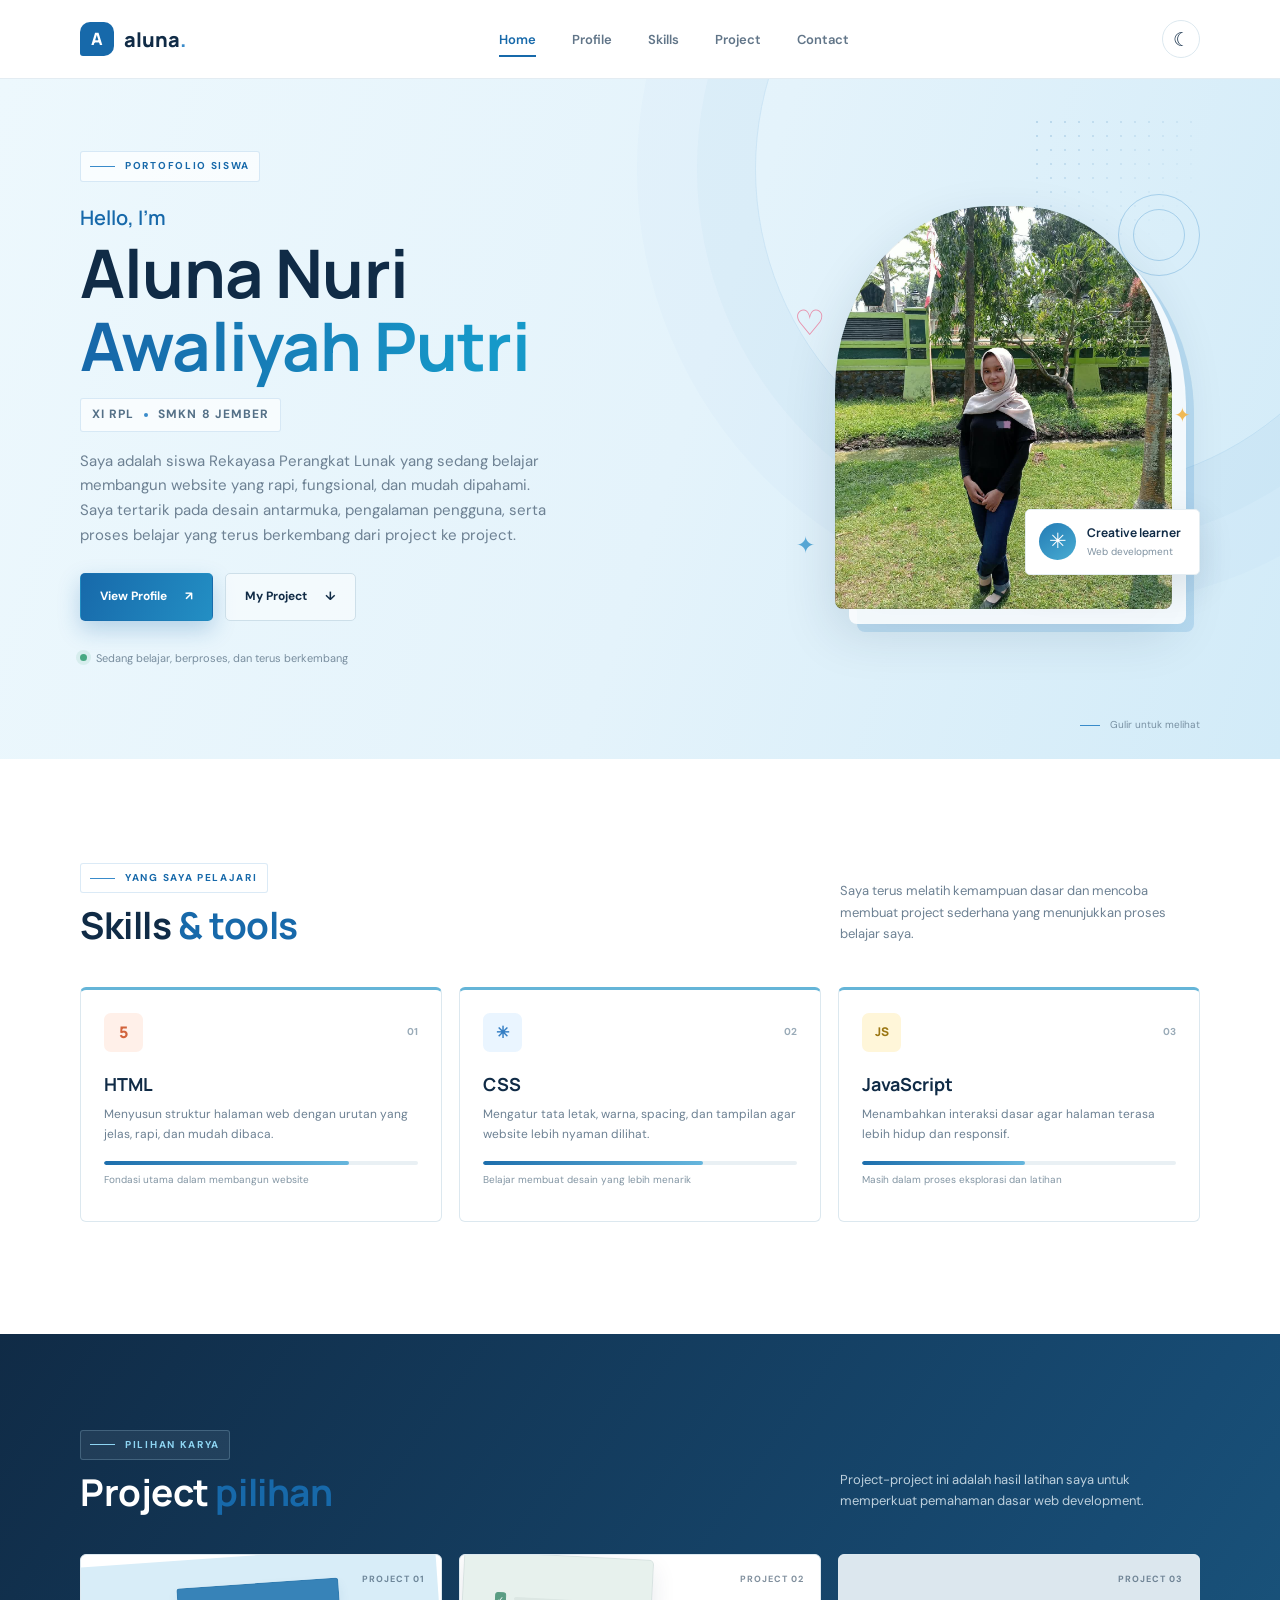
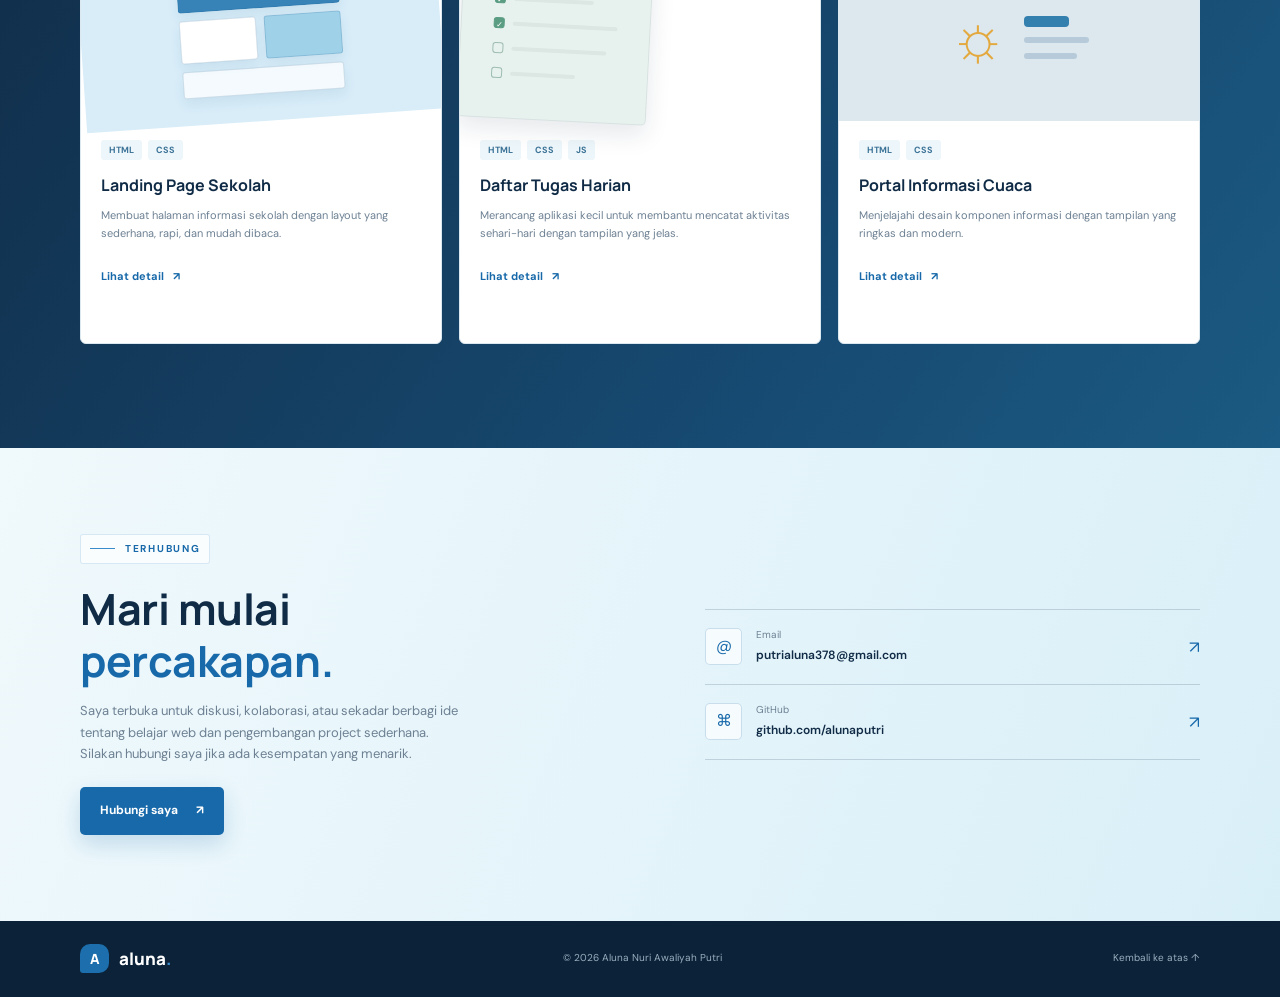
==== index.html @ f423006b "Upload portofolio" ====
<!DOCTYPE html>
<html lang="id">
<head>
  <meta charset="UTF-8">
  <meta name="viewport" content="width=device-width, initial-scale=1.0">
  <meta name="description" content="Portofolio Aluna Nuri Awaliyah Putri, siswa XI RPL SMKN 8 JEMBER.">
  <title>Aluna Nuri Awaliyah Putri | Portfolio</title>
  <link rel="preconnect" href="https://fonts.googleapis.com">
  <link rel="preconnect" href="https://fonts.gstatic.com" crossorigin>
  <link href="https://fonts.googleapis.com/css2?family=DM+Sans:wght@400;500;600;700&family=Manrope:wght@500;600;700;800&display=swap" rel="stylesheet">
  <link rel="stylesheet" href="css/style.css">
  <script src="js/script.js" defer></script>
</head>
<body>
  <header class="site-header">
    <nav class="navbar container" aria-label="Navigasi utama">
      <a class="brand" href="#home" aria-label="Aluna, beranda"><span class="brand-mark">A</span><span>aluna<span class="brand-dot">.</span></span></a>
      <ul class="nav-links" id="primary-menu">
        <li><a class="nav-link active" href="#home">Home</a></li>
        <li><a class="nav-link" href="profile/profile.html">Profile</a></li>
        <li><a class="nav-link" href="#skills">Skills</a></li>
        <li><a class="nav-link" href="#project">Project</a></li>
        <li><a class="nav-link" href="#contact">Contact</a></li>
      </ul>
      <div class="nav-actions">
        <button class="theme-toggle" type="button" aria-label="Aktifkan tema gelap" title="Aktifkan tema gelap"><span aria-hidden="true">☾</span></button>
        <button class="menu-toggle" type="button" aria-label="Buka menu" aria-expanded="false" aria-controls="primary-menu">
          <span></span><span></span><span></span>
        </button>
      </div>
    </nav>
  </header>

  <main>
    <section class="hero section" id="home">
      <div class="hero-wash" aria-hidden="true"></div>
      <div class="container hero-layout">
        <div class="hero-copy reveal">
          <p class="eyebrow"><span class="eyebrow-line"></span> PORTOFOLIO SISWA</p>
          <p class="hello">Hello, I'm</p>
          <h1>Aluna Nuri<br><span>Awaliyah Putri</span></h1>
          <p class="hero-meta">XI RPL <span></span> SMKN 8 JEMBER</p>
          <p class="hero-description">Saya adalah siswa Rekayasa Perangkat Lunak yang sedang belajar membangun website yang rapi, fungsional, dan mudah dipahami. Saya tertarik pada desain antarmuka, pengalaman pengguna, serta proses belajar yang terus berkembang dari project ke project.</p>
          <div class="hero-actions">
            <a class="button button-primary" href="profile/profile.html">View Profile <span aria-hidden="true">↗</span></a>
            <a class="button button-secondary" href="#project">My Project <span aria-hidden="true">↓</span></a>
          </div>
          <div class="hero-note"><span class="status-dot"></span> Sedang belajar, berproses, dan terus berkembang</div>
        </div>
        <div class="hero-visual reveal" aria-label="Foto profil Aluna">
          <div class="photo-frame">
            <!-- Ganti URL foto ini dengan foto profil milikmu. -->
            <img src="aku.jpeg" alt="Foto profil sementara">
          </div>
          <div class="visual-label"><span class="label-icon">✳</span><span><strong>Creative learner</strong><small>Web development</small></span></div>
          <span class="visual-orbit orbit-one" aria-hidden="true"></span>
          <span class="visual-orbit orbit-two" aria-hidden="true"></span>
          <span class="visual-spark" aria-hidden="true">✦</span>
        </div>
      </div>
      <a class="scroll-cue" href="#skills"><span></span> Gulir untuk melihat</a>
    </section>

    <section class="section skills-section" id="skills">
      <div class="container">
        <div class="section-heading reveal">
          <div><p class="eyebrow"><span class="eyebrow-line"></span> YANG SAYA PELAJARI</p><h2>Skills <span>&amp; tools</span></h2></div>
          <p class="heading-note">Saya terus melatih kemampuan dasar dan mencoba membuat project sederhana yang menunjukkan proses belajar saya.</p>
        </div>
        <div class="skills-grid">
          <article class="skill-card reveal"><div class="skill-top"><span class="skill-icon html-icon">5</span><span class="skill-number">01</span></div><h3>HTML</h3><p>Menyusun struktur halaman web dengan urutan yang jelas, rapi, dan mudah dibaca.</p><div class="skill-track"><span style="--skill-level: 78%"></span></div><small>Fondasi utama dalam membangun website</small></article>
          <article class="skill-card reveal"><div class="skill-top"><span class="skill-icon css-icon">✳</span><span class="skill-number">02</span></div><h3>CSS</h3><p>Mengatur tata letak, warna, spacing, dan tampilan agar website lebih nyaman dilihat.</p><div class="skill-track"><span style="--skill-level: 70%"></span></div><small>Belajar membuat desain yang lebih menarik</small></article>
          <article class="skill-card reveal"><div class="skill-top"><span class="skill-icon js-icon">JS</span><span class="skill-number">03</span></div><h3>JavaScript</h3><p>Menambahkan interaksi dasar agar halaman terasa lebih hidup dan responsif.</p><div class="skill-track"><span style="--skill-level: 52%"></span></div><small>Masih dalam proses eksplorasi dan latihan</small></article>
        </div>
      </div>
    </section>

    <section class="section projects-section" id="project">
      <div class="container">
        <div class="section-heading reveal">
          <div><p class="eyebrow"><span class="eyebrow-line"></span> PILIHAN KARYA</p><h2>Project <span>pilihan</span></h2></div>
          <p class="heading-note">Project-project ini adalah hasil latihan saya untuk memperkuat pemahaman dasar web development.</p>
        </div>
        <div class="project-grid">
          <article class="project-card project-blue reveal" id="project-detail-01" data-target="project-detail-01" tabindex="0"><div class="project-art art-layout" aria-hidden="true"><span></span><span></span><span></span><span></span></div><div class="project-info"><div class="project-tags"><span>HTML</span><span>CSS</span></div><h3>Landing Page Sekolah</h3><p>Membuat halaman informasi sekolah dengan layout yang sederhana, rapi, dan mudah dibaca.</p><a href="#" class="project-link project-toggle" aria-expanded="false">Lihat detail <span aria-hidden="true">↗</span></a><div class="project-mini-detail"><span class="detail-tag">Landing Page</span><p>Project ini berfokus pada penyusunan layout informasi sekolah agar lebih terstruktur dan mudah dibaca, serta belajar membagi section dengan rapi.</p></div></div><span class="project-index">PROJECT 01</span></article>
          <article class="project-card project-pale reveal" id="project-detail-02" data-target="project-detail-02" tabindex="0"><div class="project-art art-checklist" aria-hidden="true"><span class="check-row"><i>✓</i><b></b></span><span class="check-row"><i>✓</i><b></b></span><span class="check-row"><i></i><b></b></span><span class="check-row"><i></i><b></b></span></div><div class="project-info"><div class="project-tags"><span>HTML</span><span>CSS</span><span>JS</span></div><h3>Daftar Tugas Harian</h3><p>Merancang aplikasi kecil untuk membantu mencatat aktivitas sehari-hari dengan tampilan yang jelas.</p><a href="#" class="project-link project-toggle" aria-expanded="false">Lihat detail <span aria-hidden="true">↗</span></a><div class="project-mini-detail"><span class="detail-tag">To-do App</span><p>Project ini mengajarkan cara menyusun antarmuka untuk kebutuhan harian dan memperhatikan pengalaman pengguna saat melihat tugas-tugas.</p></div></div><span class="project-index">PROJECT 02</span></article>
          <article class="project-card project-ink reveal" id="project-detail-03" data-target="project-detail-03" tabindex="0"><div class="project-art art-weather" aria-hidden="true"><span class="sun-shape">☼</span><span class="weather-lines"><i></i><i></i><i></i></span></div><div class="project-info"><div class="project-tags"><span>HTML</span><span>CSS</span></div><h3>Portal Informasi Cuaca</h3><p>Menjelajahi desain komponen informasi dengan tampilan yang ringkas dan modern.</p><a href="#" class="project-link project-toggle" aria-expanded="false">Lihat detail <span aria-hidden="true">↗</span></a><div class="project-mini-detail"><span class="detail-tag">Info UI</span><p>Project ini memperkenalkan saya pada desain komponen informasi yang ringkas dan mudah dibaca tanpa membuat pengguna kewalahan.</p></div></div><span class="project-index">PROJECT 03</span></article>
        </div>
      </div>
    </section>

    <section class="section contact-section" id="contact">
      <div class="container contact-layout">
        <div class="contact-copy reveal"><p class="eyebrow"><span class="eyebrow-line"></span> TERHUBUNG</p><h2>Mari mulai<br><span>percakapan.</span></h2><p>Saya terbuka untuk diskusi, kolaborasi, atau sekadar berbagi ide tentang belajar web dan pengembangan project sederhana. Silakan hubungi saya jika ada kesempatan yang menarik.</p><a class="button button-light" href="mailto:putrialuna378@gmail.com">Hubungi saya <span aria-hidden="true">↗</span></a></div>
        <div class="contact-details reveal">
          <a class="contact-row" href="mailto:putrialuna378@gmail.com"><span class="contact-symbol">@</span><span><small>Email</small><strong>putrialuna378@gmail.com</strong></span><span class="contact-arrow">↗</span></a>
          <a class="contact-row" href="https://github.com/alunaputri" target="_blank" rel="noreferrer"><span class="contact-symbol">⌘</span><span><small>GitHub</small><strong>github.com/alunaputri</strong></span><span class="contact-arrow">↗</span></a>
        </div>
      </div>
    </section>
  </main>

  <footer class="site-footer"><div class="container footer-inner"><a class="brand footer-brand" href="#home"><span class="brand-mark">A</span><span>aluna<span class="brand-dot">.</span></span></a><p>© 2026 Aluna Nuri Awaliyah Putri</p><a class="back-top" href="#home">Kembali ke atas ↑</a></div></footer>
</body>
</html>
---- css/style.css ----
/* Base */
:root {
  --navy: #102b46;
  --blue: #1769aa;
  --blue-bright: #398bca;
  --sky: #d9effa;
  --ice: #f2f8fb;
  --ink: #152d43;
  --muted: #6d8193;
  --line: #dce8ef;
  --white: #fff;
  --font-body: "DM Sans", sans-serif;
  --font-display: "Manrope", sans-serif;
}

:root[data-theme="dark"] {
  --navy: #eaf4fb;
  --blue: #78bfee;
  --blue-bright: #76d0ed;
  --sky: #183248;
  --ice: #162b3b;
  --ink: #e4eef6;
  --muted: #aec1d0;
  --line: #2a4357;
  --white: #142535;
  color-scheme: dark;
}

* { box-sizing: border-box; }
html { scroll-behavior: smooth; scroll-padding-top: 88px; }
body { margin: 0; color: var(--ink); background: var(--white); font-family: var(--font-body); font-size: 16px; line-height: 1.65; transition: color .25s ease, background-color .25s ease; }
a { color: inherit; text-decoration: none; }
button, a { -webkit-tap-highlight-color: transparent; }
img { display: block; max-width: 100%; }
.container { width: min(1120px, calc(100% - 48px)); margin-inline: auto; }
.section { position: relative; padding: 104px 0; }

/* Navigation */
.site-header { position: sticky; z-index: 10; top: 0; background: rgba(255, 255, 255, .94); border-bottom: 1px solid rgba(220, 232, 239, .8); backdrop-filter: blur(16px); }
.navbar { min-height: 78px; display: flex; align-items: center; justify-content: space-between; }
.brand { display: inline-flex; gap: 10px; align-items: center; color: var(--navy); font-family: var(--font-display); font-size: 20px; font-weight: 800; }
.brand-mark { display: grid; width: 34px; height: 34px; place-items: center; color: white; background: var(--blue); border-radius: 10px 10px 10px 3px; font-size: 17px; }
.brand-dot { color: var(--blue-bright); }
.nav-links { display: flex; align-items: center; gap: 36px; margin: 0; padding: 0; list-style: none; }
.nav-actions { display: flex; align-items: center; gap: 9px; }
.nav-link { position: relative; color: #617588; font-size: 13px; font-weight: 600; transition: color .2s ease; }
.nav-link:hover, .nav-link.active { color: var(--blue); }
.nav-link.active::after { position: absolute; right: 0; bottom: -9px; left: 0; height: 2px; background: var(--blue); content: ""; }
.menu-toggle { display: none; }
.theme-toggle { width: 38px; height: 38px; display: grid; place-items: center; padding: 0; color: var(--navy); background: rgba(255,255,255,.64); border: 1px solid var(--line); border-radius: 50%; font-size: 19px; line-height: 1; cursor: pointer; transition: transform .2s ease, background .2s ease, border-color .2s ease; }
.theme-toggle:hover { transform: rotate(-12deg) scale(1.06); background: var(--ice); }
.theme-toggle:focus-visible { outline: 3px solid var(--blue-bright); outline-offset: 3px; }

/* Hero */
.hero { min-height: 630px; display: grid; align-items: center; overflow: hidden; padding-top: 72px; padding-bottom: 92px; background: linear-gradient(108deg, #edf8fd 0%, #e4f3fb 53%, #d2ebf8 100%); }
.hero::before { position: absolute; top: 36px; right: max(24px, calc((100vw - 1120px) / 2)); width: 170px; height: 145px; background-image: radial-gradient(rgba(23, 105, 170, .35) 1.2px, transparent 1.2px); background-size: 14px 14px; content: ""; mask-image: linear-gradient(135deg, #000, transparent 82%); opacity: .55; pointer-events: none; }
.hero-wash { position: absolute; top: -230px; right: -115px; width: 640px; height: 640px; border: 1px solid rgba(57, 139, 202, .14); border-radius: 50%; box-shadow: 0 0 0 58px rgba(57, 139, 202, .035), 0 0 0 118px rgba(57, 139, 202, .025); }
.hero-layout { position: relative; z-index: 1; display: grid; grid-template-columns: 1.08fr .92fr; align-items: center; gap: 50px; }
.eyebrow { display: flex; width: fit-content; align-items: center; gap: 10px; margin: 0 0 19px; padding: 6px 9px; color: var(--blue); background: rgba(255, 255, 255, .68); border: 1px solid rgba(57, 139, 202, .18); border-radius: 3px; font-size: 10px; font-weight: 700; letter-spacing: 1.7px; }
.eyebrow-line { width: 25px; height: 1px; background: var(--blue-bright); }
.hello { margin: 0 0 2px; color: var(--blue); font-family: var(--font-display); font-size: 20px; font-weight: 600; }
h1, h2, h3, p { margin-top: 0; }
h1, h2, h3 { font-family: var(--font-display); }
h1 { max-width: 650px; margin-bottom: 15px; color: var(--navy); font-size: clamp(42px, 5.5vw, 67px); line-height: 1.1; letter-spacing: -.8px; }
h1 span, .section-heading h2 span { color: var(--blue); }
h1 span { background: linear-gradient(100deg, #1769aa 8%, #1699c9 88%); background-clip: text; -webkit-text-fill-color: transparent; }
.hero-meta { display: flex; align-items: center; gap: 10px; margin: 0 0 17px; color: #547087; font-size: 12px; font-weight: 700; letter-spacing: 1.05px; }
.hero-meta { width: fit-content; padding: 6px 11px; background: rgba(255, 255, 255, .64); border: 1px solid rgba(57, 139, 202, .17); border-radius: 3px; }
.hero-meta span { width: 4px; height: 4px; background: var(--blue-bright); border-radius: 50%; }
.hero-description { max-width: 470px; margin-bottom: 25px; color: var(--muted); font-size: 15px; }
.hero-actions { display: flex; flex-wrap: wrap; gap: 12px; }
.button { min-height: 48px; display: inline-flex; align-items: center; justify-content: center; gap: 18px; padding: 0 19px; border: 1px solid transparent; border-radius: 5px; font-size: 12px; font-weight: 700; transition: transform .2s ease, background .2s ease, box-shadow .2s ease; }
.button:hover { transform: translateY(-2px); }
.button-primary { color: white; background: linear-gradient(115deg, #1769aa, #238fc4); box-shadow: 0 9px 22px rgba(23, 105, 170, .25); }
.button-primary:hover { background: linear-gradient(115deg, #102b46, #1769aa); box-shadow: 0 12px 26px rgba(16, 43, 70, .28); }
.button-secondary { color: var(--navy); background: rgba(255,255,255,.5); border-color: #cddfe9; }
.button-secondary:hover { background: white; }
.hero-note { display: flex; align-items: center; gap: 9px; margin-top: 28px; color: #788d9e; font-size: 11px; }
.status-dot { width: 7px; height: 7px; background: #48a982; border-radius: 50%; box-shadow: 0 0 0 4px rgba(72, 169, 130, .12); animation: status-pulse 2.4s ease-out infinite; }
.hero-visual { position: relative; width: min(100%, 410px); height: 430px; justify-self: end; }
.hero-visual::before, .hero-visual::after { position: absolute; z-index: 3; pointer-events: none; }
.hero-visual::before { top: 112px; left: 4px; color: #e88da9; content: "♡"; font-size: 35px; line-height: 1; animation: charm-float 3.8s ease-in-out infinite; }
.hero-visual::after { top: 205px; right: 9px; color: #f0b955; content: "✦"; font-size: 20px; animation: charm-twinkle 2.6s ease-in-out .4s infinite; }
.hero-visual.reveal.is-visible .photo-frame { animation: photo-pop .75s cubic-bezier(.2, .8, .25, 1) both; }
.photo-frame { position: absolute; z-index: 1; top: 12px; right: 28px; bottom: 15px; left: 45px; overflow: hidden; border-radius: 46% 46% 8px 8px; background: #b6d9ed; box-shadow: 14px 15px 0 rgba(255, 255, 255, .84), 22px 23px 0 rgba(57, 139, 202, .2), 0 22px 54px rgba(16, 43, 70, .14); }
.photo-frame::after { position: absolute; inset: 0; border: 1px solid rgba(16, 43, 70, .08); border-radius: inherit; content: ""; }
.photo-frame img { width: 100%; height: 100%; object-fit: cover; object-position: 50% 35%; }
.visual-label { position: absolute; z-index: 2; right: 0; bottom: 49px; display: flex; align-items: center; gap: 11px; padding: 13px 18px 13px 13px; background: white; border: 1px solid #e4edf2; border-radius: 5px; box-shadow: 0 12px 35px rgba(24, 58, 83, .12); animation: label-float 4s ease-in-out 1s infinite; }
.label-icon { display: grid; width: 37px; height: 37px; place-items: center; color: white; background: linear-gradient(145deg, #247cb5, #48acd2); border-radius: 50%; font-size: 21px; }
.visual-label:hover .label-icon { animation: icon-twinkle .6s ease-in-out; }
.visual-label strong, .visual-label small { display: block; }
.visual-label strong { color: var(--navy); font-family: var(--font-display); font-size: 12px; }
.visual-label small { margin-top: 2px; color: #7e91a0; font-size: 10px; }
.visual-orbit { position: absolute; border: 1px solid rgba(57, 139, 202, .32); border-radius: 50%; }
.orbit-one { top: 0; right: 0; width: 82px; height: 82px; animation: orbit-breathe 5s ease-in-out infinite; }
.orbit-two { top: 15px; right: 15px; width: 52px; height: 52px; animation: orbit-breathe 5s ease-in-out 1.1s infinite reverse; }
.visual-spark { position: absolute; bottom: 59px; left: 6px; color: #58a9d7; font-size: 23px; animation: sparkle-dance 2.8s ease-in-out infinite; transform-origin: center; }
.scroll-cue { position: absolute; right: max(24px, calc((100vw - 1120px) / 2)); bottom: 25px; display: flex; align-items: center; gap: 10px; color: #7890a2; font-size: 10px; }
.scroll-cue span { width: 20px; height: 1px; background: var(--blue-bright); }

/* Skills and projects */
.skills-section { padding-bottom: 112px; }
.section-heading { display: flex; align-items: end; justify-content: space-between; gap: 35px; margin-bottom: 39px; }
.section-heading .eyebrow { margin-bottom: 10px; }
.section-heading h2, .contact-copy h2 { margin: 0; color: var(--navy); font-size: 37px; line-height: 1.2; letter-spacing: -.45px; }
.heading-note { max-width: 360px; margin: 0 0 3px; color: var(--muted); font-size: 13px; }
.skills-grid { display: grid; grid-template-columns: repeat(3, 1fr); gap: 17px; }
.skill-card { min-height: 235px; padding: 23px 23px 20px; border: 1px solid var(--line); border-top: 3px solid #65b5d8; border-radius: 6px; background: white; transition: transform .22s ease, box-shadow .22s ease, border-color .22s ease; }
.skill-card:hover { transform: translateY(-5px); border-color: #b9d8e9; box-shadow: 0 15px 35px rgba(25, 69, 101, .09); }
.skill-card:hover .skill-icon { animation: icon-twinkle .55s ease-in-out; }
.skill-top { display: flex; align-items: center; justify-content: space-between; margin-bottom: 18px; }
.skill-icon { display: grid; width: 39px; height: 39px; place-items: center; border-radius: 7px; font-family: var(--font-display); font-size: 16px; font-weight: 800; }
.html-icon { color: #d2633c; background: #fff0e9; }
.css-icon { color: #347ec4; background: #eaf5ff; }
.js-icon { color: #9b7612; background: #fff6d9; font-size: 12px; }
.skill-number { color: #9aabb8; font-size: 10px; font-weight: 700; }
.skill-card h3 { margin: 0 0 6px; color: var(--navy); font-size: 18px; }
.skill-card p { min-height: 43px; margin-bottom: 13px; color: var(--muted); font-size: 12px; }
.skill-track { height: 4px; overflow: hidden; background: #e9f0f4; border-radius: 4px; }
.skill-track span { display: block; width: var(--skill-level); height: 100%; background: linear-gradient(90deg, #1d6eac, #66b6dd); border-radius: inherit; }
.skill-card > small { display: block; margin-top: 7px; color: #8295a3; font-size: 10px; }
.projects-section { padding-top: 96px; background: linear-gradient(125deg, #102b46, #174b73 70%, #1b5a82); }
.projects-section .eyebrow { color: #8ed5f3; background: rgba(255, 255, 255, .07); border-color: rgba(184, 229, 248, .22); }
.projects-section .eyebrow-line { background: #8ed5f3; }
.projects-section .section-heading h2 { color: white; }
.projects-section .heading-note { color: #bdd0dd; }
.project-grid { display: grid; grid-template-columns: repeat(3, 1fr); gap: 17px; }
.project-card { position: relative; min-height: 390px; overflow: hidden; border: 1px solid #dce8ef; border-radius: 6px; background: white; transition: transform .22s ease, box-shadow .22s ease; cursor: pointer; }
.project-card:hover, .project-card:focus-visible { transform: translateY(-5px); box-shadow: 0 15px 35px rgba(25, 69, 101, .11); outline: none; }
.project-card:hover .art-layout { transform: rotate(-1deg) translateY(-3px); transition: transform .35s ease; }
.project-card:hover .sun-shape { animation: sunny-spin .8s ease-in-out; }
.project-card:hover .check-row:first-child i { animation: check-bounce .45s ease-in-out; }
.project-art { position: relative; height: 166px; display: grid; place-content: center; overflow: hidden; }
.project-mini-detail { display: none; margin-top: 14px; padding: 12px 13px; border: 1px solid rgba(16, 43, 70, .08); border-radius: 5px; background: #f6fafc; }
.project-card.is-expanded .project-mini-detail { display: block; }
.project-card.is-expanded { min-height: 490px; }
.detail-tag { display: inline-block; margin-bottom: 7px; padding: 5px 9px; color: #1d6eac; background: #edf6fa; border-radius: 999px; font-size: 9px; font-weight: 700; letter-spacing: .8px; text-transform: uppercase; }
.project-mini-detail p { margin: 0; color: #4f677a; font-size: 11px; line-height: 1.55; }
.project-link[aria-expanded="true"] span { transform: rotate(90deg); }
.project-blue .project-art { background: #d8edf8; }
.project-pale .project-art { background: #e7f1ed; }
.project-ink .project-art { background: #dce7ee; }
.art-layout { grid-template-columns: repeat(2, 77px); gap: 8px; transform: rotate(-4deg); }
.art-layout span { width: 77px; height: 43px; border: 1px solid rgba(22, 88, 137, .18); border-radius: 3px; background: rgba(255,255,255,.72); box-shadow: 0 6px 12px rgba(26, 91, 137, .08); }
.art-layout span:first-child { grid-column: span 2; width: 162px; height: 25px; background: #3783b8; }
.art-layout span:nth-child(2) { background: #fff; }
.art-layout span:nth-child(3) { background: #9fd1e9; }
.art-layout span:nth-child(4) { height: 27px; grid-column: span 2; width: 162px; }
.art-checklist { width: 190px; justify-self: center; align-content: center; gap: 7px; padding: 13px; background: #fff; border: 1px solid rgba(16,43,70,.07); border-radius: 5px; box-shadow: 0 10px 25px rgba(16,43,70,.1); transform: rotate(3deg); }
.check-row { display: flex; align-items: center; gap: 8px; height: 18px; }
.check-row i { width: 11px; height: 11px; display: grid; place-items: center; color: white; border: 1px solid #9ebdb1; border-radius: 3px; font-size: 8px; font-style: normal; }
.check-row:first-child i, .check-row:nth-child(2) i { border-color: #5a9d83; background: #5a9d83; }
.check-row b { width: 80px; height: 4px; background: #dce7e3; border-radius: 3px; }
.check-row:nth-child(2) b { width: 105px; }
.check-row:nth-child(3) b { width: 95px; }
.check-row:nth-child(4) b { width: 65px; }
.art-weather { grid-template-columns: auto auto; align-items: center; gap: 17px; }
.sun-shape { color: #e3a93e; font-size: 64px; line-height: 1; }
.weather-lines { display: grid; gap: 10px; }
.weather-lines i { width: 65px; height: 6px; background: rgba(45, 103, 143, .22); border-radius: 4px; }
.weather-lines i:first-child { width: 45px; height: 11px; background: #337fae; }
.weather-lines i:last-child { width: 53px; }
.project-info { padding: 19px 20px 22px; }
.project-tags { display: flex; gap: 6px; margin-bottom: 12px; }
.project-tags span { padding: 3px 8px; color: #3c7398; background: #edf6fa; border-radius: 3px; font-size: 9px; font-weight: 700; }
.project-info h3 { margin: 0 0 7px; color: var(--navy); font-size: 16px; }
.project-info p { min-height: 42px; margin-bottom: 14px; color: var(--muted); font-size: 11px; }
.project-link { display: inline-flex; align-items: center; gap: 9px; color: var(--blue); font-size: 11px; font-weight: 700; }
.project-link span { transition: transform .2s ease; }
.project-link:hover span { transform: translate(2px, -2px); }
.project-index { position: absolute; top: 17px; right: 16px; color: rgba(16,43,70,.53); font-size: 9px; font-weight: 700; letter-spacing: 1px; }

/* Contact and footer */
.contact-section { padding: 86px 0; color: var(--navy); background: linear-gradient(112deg, #f0f9fc, #d9eff8); }
.contact-layout { display: grid; grid-template-columns: 1fr .9fr; align-items: center; gap: 75px; }
.contact-copy .eyebrow { color: var(--blue); }
.contact-copy .eyebrow-line { background: var(--blue-bright); }
.contact-copy h2 { margin-bottom: 14px; color: var(--navy); font-size: 43px; }
.contact-copy h2 span { color: var(--blue); }
.contact-copy > p:not(.eyebrow) { max-width: 390px; margin-bottom: 22px; color: var(--muted); font-size: 13px; }
.button-light { color: white; background: var(--blue); box-shadow: 0 9px 22px rgba(23, 105, 170, .2); }
.button-light:hover { color: white; background: var(--navy); }
.contact-details { border-top: 1px solid rgba(16,43,70,.17); }
.contact-row { display: flex; align-items: center; gap: 14px; min-height: 75px; border-bottom: 1px solid rgba(16,43,70,.17); transition: padding .2s ease; }
.contact-row:hover { padding-inline: 5px; }
.contact-row:hover .contact-symbol { transform: rotate(-8deg) scale(1.08); }
.contact-symbol { width: 37px; height: 37px; display: grid; flex: 0 0 auto; place-items: center; color: var(--blue); background: rgba(255,255,255,.66); border: 1px solid rgba(23,105,170,.2); border-radius: 5px; font-size: 16px; }
.contact-row > span:nth-child(2) { flex: 1; }
.contact-row small, .contact-row strong { display: block; }
.contact-row small { margin-bottom: 2px; color: #6d8193; font-size: 10px; }
.contact-row strong { color: var(--navy); font-size: 12px; font-weight: 600; }
.contact-arrow { color: var(--blue); font-size: 17px; }
.site-footer { background: #0c2238; }
.footer-inner { min-height: 76px; display: flex; align-items: center; justify-content: space-between; gap: 20px; }
.footer-brand { color: white; font-size: 17px; }
.footer-brand .brand-mark { width: 29px; height: 29px; background: #1d6eac; font-size: 14px; }
.footer-inner p, .back-top { margin: 0; color: #9aafbf; font-size: 10px; }
.back-top:hover { color: white; }

/* Profile page */
.profile-page { min-height: calc(100vh - 154px); padding: 68px 0 88px; background: linear-gradient(135deg, #f3f9fc, #e6f3fa); }
.profile-back { display: inline-flex; align-items: center; gap: 9px; margin-bottom: 26px; color: var(--blue); font-size: 12px; font-weight: 700; }
.profile-back:hover { color: var(--navy); }
.profile-card { display: grid; grid-template-columns: .76fr 1.24fr; overflow: hidden; border: 1px solid #dce8ef; border-radius: 7px; background: white; box-shadow: 0 20px 55px rgba(25, 69, 101, .09); }
.profile-photo { position: relative; min-height: 550px; overflow: hidden; background: #c7e3f2; }
.profile-photo img { width: 100%; height: 100%; min-height: 550px; object-fit: cover; object-position: center; }
.profile-photo::after { position: absolute; inset: 45% 0 0; background: linear-gradient(transparent, rgba(16,43,70,.76)); content: ""; }
.profile-photo-label { position: absolute; z-index: 1; right: 24px; bottom: 24px; left: 24px; color: white; }
.profile-photo-label span { color: #b9e5f8; font-size: 10px; font-weight: 700; letter-spacing: 1.6px; }
.profile-photo-label strong { display: block; margin-top: 5px; font-family: var(--font-display); font-size: 20px; }
.profile-content { padding: 47px 48px; }
.profile-content h1 { margin-bottom: 13px; font-size: clamp(32px, 4vw, 44px); }
.profile-content > p { color: var(--muted); font-size: 13px; }
.profile-facts { display: grid; grid-template-columns: 1fr 1fr; gap: 0 24px; margin: 25px 0; padding: 15px 0; border-top: 1px solid var(--line); border-bottom: 1px solid var(--line); }
.profile-fact { padding: 10px 0; }
.profile-fact small { display: block; margin-bottom: 3px; color: #8598a6; font-size: 10px; }
.profile-fact strong { color: var(--navy); font-size: 12px; }
.profile-content h2 { margin: 21px 0 8px; color: var(--navy); font-size: 16px; }
.profile-content .about-text { margin-bottom: 15px; }
.profile-pills { display: flex; flex-wrap: wrap; gap: 7px; margin-bottom: 17px; }
.profile-pills span { padding: 6px 10px; color: #286b96; background: #edf7fb; border: 1px solid #d8ebf4; border-radius: 4px; font-size: 10px; font-weight: 600; }
.profile-button { margin-top: 15px; }

/* Dark theme */
:root[data-theme="dark"] body { background: #0c1823; }
:root[data-theme="dark"] .site-header { background: rgba(12, 24, 35, .94); border-color: #24394b; }
:root[data-theme="dark"] .nav-link { color: #b2c4d1; }
:root[data-theme="dark"] .nav-link:hover, :root[data-theme="dark"] .nav-link.active { color: #8bd3f0; }
:root[data-theme="dark"] .hero { background: linear-gradient(108deg, #152b3c 0%, #112536 53%, #0e202e 100%); }
:root[data-theme="dark"] .hero::before { background-image: radial-gradient(rgba(118, 208, 237, .35) 1.2px, transparent 1.2px); }
:root[data-theme="dark"] .hero-wash { border-color: rgba(118, 208, 237, .16); box-shadow: 0 0 0 58px rgba(118, 208, 237, .035), 0 0 0 118px rgba(118, 208, 237, .025); }
:root[data-theme="dark"] .eyebrow { background: rgba(255, 255, 255, .06); border-color: rgba(118, 208, 237, .2); }
:root[data-theme="dark"] .hero-meta { color: #c1d3df; background: rgba(255, 255, 255, .05); border-color: rgba(118, 208, 237, .18); }
:root[data-theme="dark"] .hero-note { color: #a9bfce; }
:root[data-theme="dark"] .button-secondary { color: var(--navy); background: rgba(255, 255, 255, .04); border-color: #3a566c; }
:root[data-theme="dark"] .button-secondary:hover { background: rgba(255, 255, 255, .1); }
:root[data-theme="dark"] .visual-label { background: #1c3345; border-color: #385367; }
:root[data-theme="dark"] .visual-label small { color: #b0c3d1; }
:root[data-theme="dark"] .skills-section { background: #0f1e2b; }
:root[data-theme="dark"] .skill-card, :root[data-theme="dark"] .project-card, :root[data-theme="dark"] .profile-card { background: var(--white); border-color: #2c4559; }
:root[data-theme="dark"] .skill-number, :root[data-theme="dark"] .skill-card > small { color: #afc2d0; }
:root[data-theme="dark"] .skill-track { background: #2b4153; }
:root[data-theme="dark"] .projects-section { background: linear-gradient(125deg, #09141e, #10283a 70%, #13324a); }
:root[data-theme="dark"] .project-tags span { color: #b8ddf3; background: #20394c; }
:root[data-theme="dark"] .project-index { color: rgba(16, 43, 70, .66); }
:root[data-theme="dark"] .contact-section { background: linear-gradient(112deg, #142a3a, #102334); }
:root[data-theme="dark"] .contact-copy .eyebrow { background: rgba(255, 255, 255, .06); }
:root[data-theme="dark"] .contact-details { border-color: rgba(255, 255, 255, .17); }
:root[data-theme="dark"] .contact-row { border-color: rgba(255, 255, 255, .17); }
:root[data-theme="dark"] .contact-row small { color: #aec1d0; }
:root[data-theme="dark"] .contact-symbol { color: #a8dcf5; background: rgba(255, 255, 255, .06); border-color: rgba(168, 220, 245, .24); }
:root[data-theme="dark"] .site-footer { background: #07111a; }
:root[data-theme="dark"] .profile-page { background: linear-gradient(135deg, #0f202e, #142b3d); }
:root[data-theme="dark"] .profile-fact small { color: #aec1d0; }
:root[data-theme="dark"] .profile-pills span { color: #b8ddf3; background: #20394c; border-color: #34556d; }
:root[data-theme="dark"] .theme-toggle { color: #f4d98a; background: #1c3345; border-color: #385367; }

/* Entry animation and small screens */
.reveal { opacity: 0; transform: translateY(16px); transition: opacity .65s ease, transform .65s ease; }
.reveal.is-visible { opacity: 1; transform: translateY(0); }
.skills-grid .reveal:nth-child(2), .project-grid .reveal:nth-child(2) { transition-delay: .1s; }
.skills-grid .reveal:nth-child(3), .project-grid .reveal:nth-child(3) { transition-delay: .2s; }
.cursor-follower { position: fixed; z-index: 20; top: 0; left: 0; width: 30px; height: 30px; border: 1.5px solid rgba(23, 105, 170, .72); border-radius: 50%; background: rgba(217, 239, 250, .2); opacity: 0; pointer-events: none; transition: left .11s ease-out, top .11s ease-out, opacity .18s ease, scale .18s ease, background .18s ease; }
.cursor-follower::before { position: absolute; top: 50%; left: 50%; width: 4px; height: 4px; border-radius: 50%; background: var(--blue); content: ""; transform: translate(-50%, -50%); }
.cursor-follower::after { position: absolute; top: -7px; right: -7px; color: #398bca; content: "✦"; font-size: 12px; line-height: 1; }
.cursor-follower.is-visible { opacity: 1; }
.cursor-follower.is-pressed { scale: .72; background: rgba(57, 139, 202, .2); }

@media (hover: hover) and (pointer: fine) and (prefers-reduced-motion: no-preference) {
  .hero-visual { translate: var(--visual-shift-x, 0px) var(--visual-shift-y, 0px); transition: translate .2s ease-out; }
  .hero-wash { translate: var(--wash-shift-x, 0px) var(--wash-shift-y, 0px); transition: translate .35s ease-out; }
}

@keyframes photo-pop {
  from { opacity: .6; transform: translateY(12px) scale(.97); }
  to { opacity: 1; transform: translateY(0) scale(1); }
}
@keyframes label-float {
  0%, 100% { transform: translateY(0); }
  50% { transform: translateY(-7px); }
}
@keyframes orbit-breathe {
  0%, 100% { transform: scale(1); opacity: .6; }
  50% { transform: scale(1.09); opacity: 1; }
}
@keyframes sparkle-dance {
  0%, 100% { transform: translateY(0) rotate(0) scale(.9); opacity: .72; }
  50% { transform: translateY(-8px) rotate(18deg) scale(1.15); opacity: 1; }
}
@keyframes status-pulse {
  0% { box-shadow: 0 0 0 0 rgba(72, 169, 130, .28); }
  70%, 100% { box-shadow: 0 0 0 7px rgba(72, 169, 130, 0); }
}
@keyframes icon-twinkle {
  0%, 100% { transform: rotate(0) scale(1); }
  35% { transform: rotate(-12deg) scale(1.12); }
  70% { transform: rotate(10deg) scale(1.08); }
}
@keyframes sunny-spin {
  from { transform: rotate(0) scale(1); }
  50% { transform: rotate(22deg) scale(1.12); }
  to { transform: rotate(0) scale(1); }
}
@keyframes check-bounce {
  0%, 100% { transform: scale(1); }
  45% { transform: scale(1.28); }
}
@keyframes charm-float {
  0%, 100% { transform: translateY(0) rotate(-8deg); }
  50% { transform: translateY(-9px) rotate(8deg); }
}
@keyframes charm-twinkle {
  0%, 100% { transform: rotate(0) scale(.85); opacity: .65; }
  50% { transform: rotate(22deg) scale(1.18); opacity: 1; }
}

@media (max-width: 800px) {
  .section { padding: 80px 0; }
  .navbar { min-height: 70px; }
  .nav-links { gap: 22px; }
  .hero { min-height: auto; padding: 67px 0 77px; }
  .hero-layout { grid-template-columns: 1fr .78fr; gap: 20px; }
  h1 { font-size: clamp(39px, 7vw, 57px); }
  .hero-visual { height: 360px; }
  .photo-frame { right: 18px; left: 25px; }
  .visual-label { right: -5px; bottom: 38px; padding: 10px; }
  .section-heading h2 { font-size: 32px; }
  .project-grid { gap: 12px; }
  .project-info { padding-inline: 15px; }
  .project-card { min-height: 400px; }
  .contact-layout { gap: 40px; }
  .profile-content { padding: 37px 30px; }
  .profile-photo, .profile-photo img { min-height: 510px; }
}

@media (max-width: 620px) {
  .container { width: min(100% - 36px, 460px); }
  .section { padding: 68px 0; }
  .menu-toggle { width: 40px; height: 40px; display: grid; align-content: center; justify-items: center; gap: 5px; padding: 0; border: 1px solid var(--line); border-radius: 5px; background: white; cursor: pointer; }
  .menu-toggle span { width: 16px; height: 1.5px; background: var(--navy); transition: transform .2s ease, opacity .2s ease; }
  .menu-toggle[aria-expanded="true"] span:first-child { transform: translateY(6.5px) rotate(45deg); }
  .menu-toggle[aria-expanded="true"] span:nth-child(2) { opacity: 0; }
  .menu-toggle[aria-expanded="true"] span:last-child { transform: translateY(-6.5px) rotate(-45deg); }
  .nav-links { position: absolute; top: calc(100% + 1px); right: 0; left: 0; display: none; align-items: stretch; gap: 0; padding: 8px 18px 14px; background: white; border-bottom: 1px solid var(--line); box-shadow: 0 12px 18px rgba(16,43,70,.07); }
  .nav-links.is-open { display: flex; flex-direction: column; }
  .nav-links li { border-bottom: 1px solid #edf2f5; }
  .nav-links li:last-child { border: 0; }
  .nav-link { display: block; padding: 11px 2px; }
  .nav-link.active::after { display: none; }
  .hero { padding: 54px 0 62px; }
  .hero::before { top: 14px; right: 12px; width: 110px; height: 100px; opacity: .42; }
  .hero-layout { grid-template-columns: 1fr; gap: 35px; }
  .hero-copy { order: 1; }
  .hero-visual { order: 0; width: 270px; height: 278px; justify-self: center; }
  .photo-frame { top: 6px; right: 25px; bottom: 9px; left: 25px; border-radius: 46% 46% 7px 7px; }
  .visual-label { right: -20px; bottom: 22px; }
  .visual-label .label-icon { width: 32px; height: 32px; }
  .orbit-one { width: 56px; height: 56px; }
  .orbit-two { top: 11px; right: 11px; width: 34px; height: 34px; }
  .visual-spark { bottom: 42px; left: 0; }
  .eyebrow { margin-bottom: 14px; }
  .hello { font-size: 18px; }
  h1 { font-size: clamp(40px, 11vw, 54px); }
  .hero-description { max-width: 430px; font-size: 14px; }
  .hero-note { margin-top: 22px; }
  .scroll-cue { display: none; }
  .section-heading { display: block; margin-bottom: 27px; }
  .section-heading h2 { font-size: 31px; }
  .heading-note { margin-top: 11px; font-size: 12px; }
  .skills-grid, .project-grid { grid-template-columns: 1fr; gap: 12px; }
  .skill-card { min-height: 215px; }
  .project-card { min-height: auto; }
  .project-art { height: 155px; }
  .project-info p { min-height: auto; }
  .contact-layout { grid-template-columns: 1fr; gap: 36px; }
  .contact-copy h2 { font-size: 38px; }
  .contact-section { padding: 68px 0; }
  .footer-inner { min-height: 100px; flex-wrap: wrap; justify-content: space-between; gap: 10px; padding-block: 17px; }
  .footer-inner p { order: 3; width: 100%; }
  .profile-page { padding: 42px 0 64px; }
  .profile-card { grid-template-columns: 1fr; }
  .profile-photo, .profile-photo img { min-height: 300px; height: 300px; }
  .profile-photo img { object-position: center 35%; }
  .profile-content { padding: 29px 23px 32px; }
  .profile-content h1 { font-size: 35px; }
  .profile-facts { gap: 0 15px; margin: 18px 0; }
}

@media (prefers-reduced-motion: reduce) {
  *, *::before, *::after { scroll-behavior: auto !important; animation-duration: .01ms !important; animation-iteration-count: 1 !important; transition-duration: .01ms !important; }
  .reveal { opacity: 1; transform: none; }
}
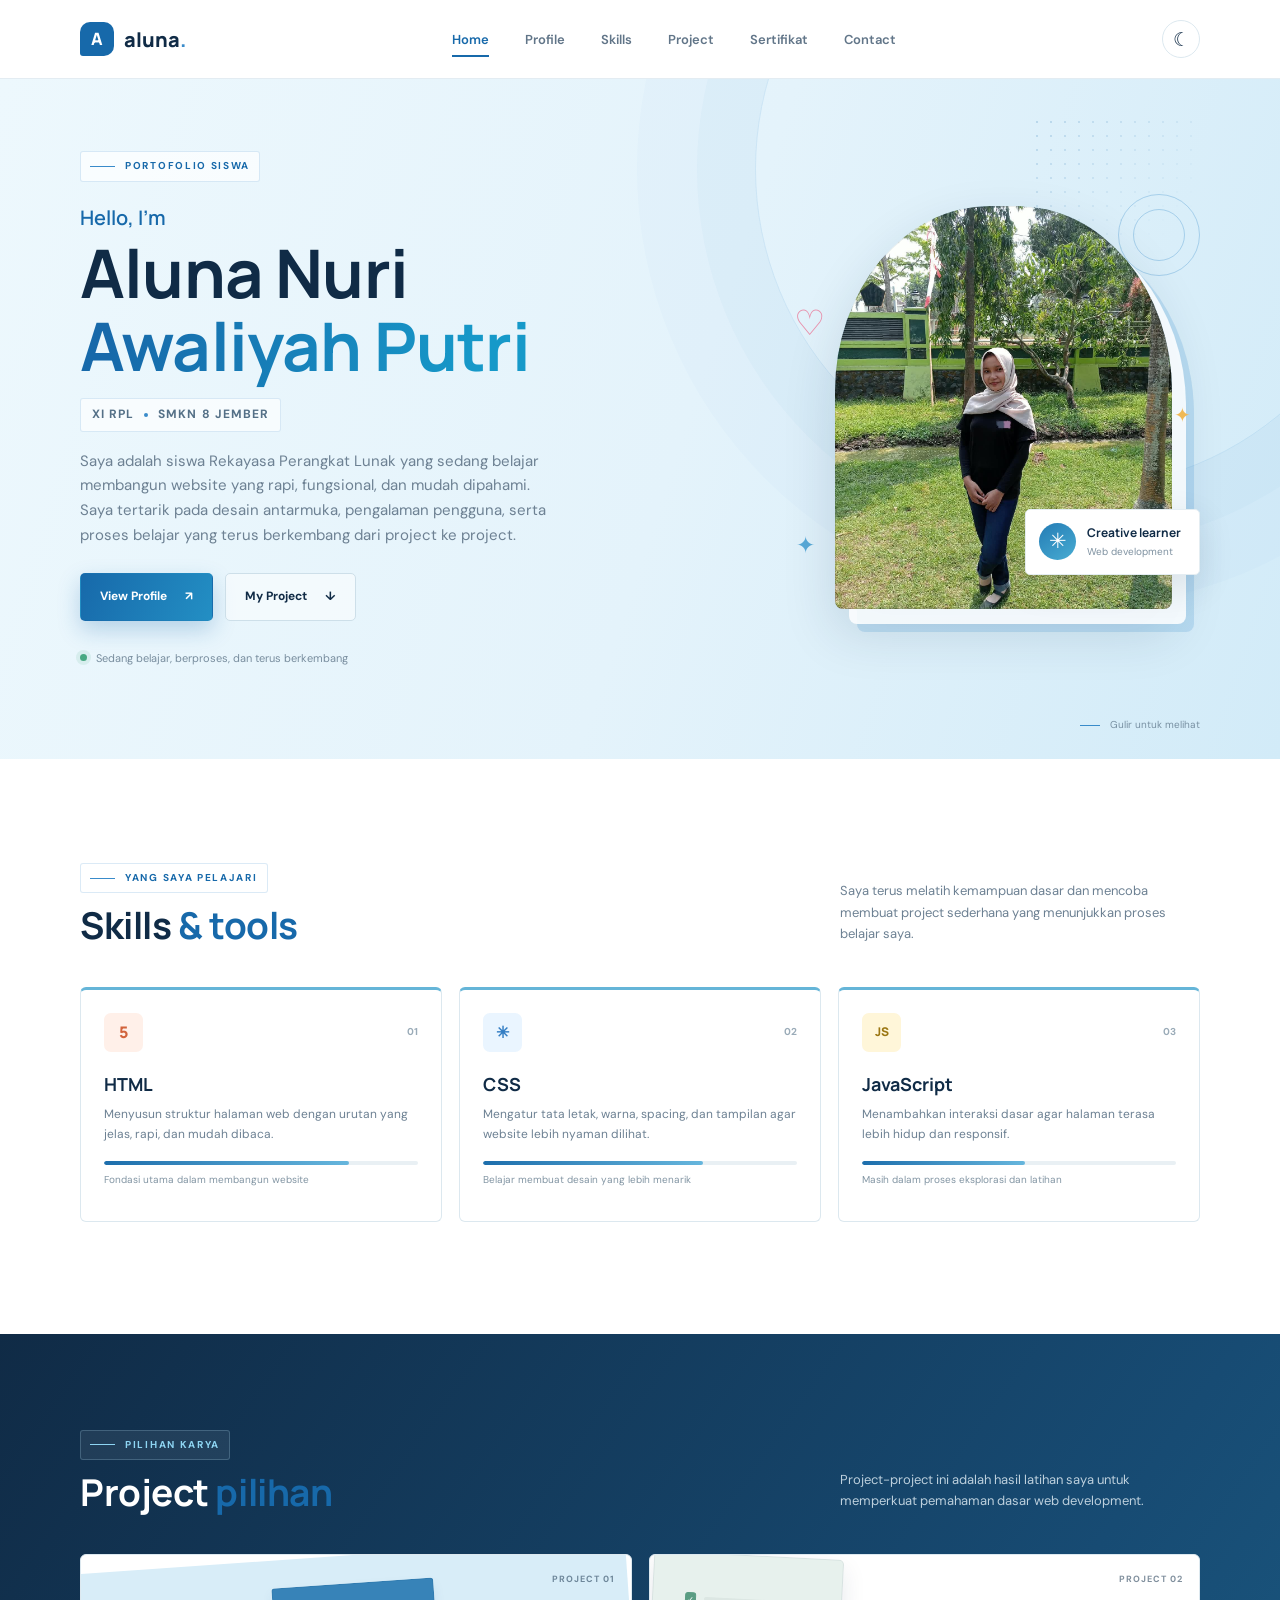
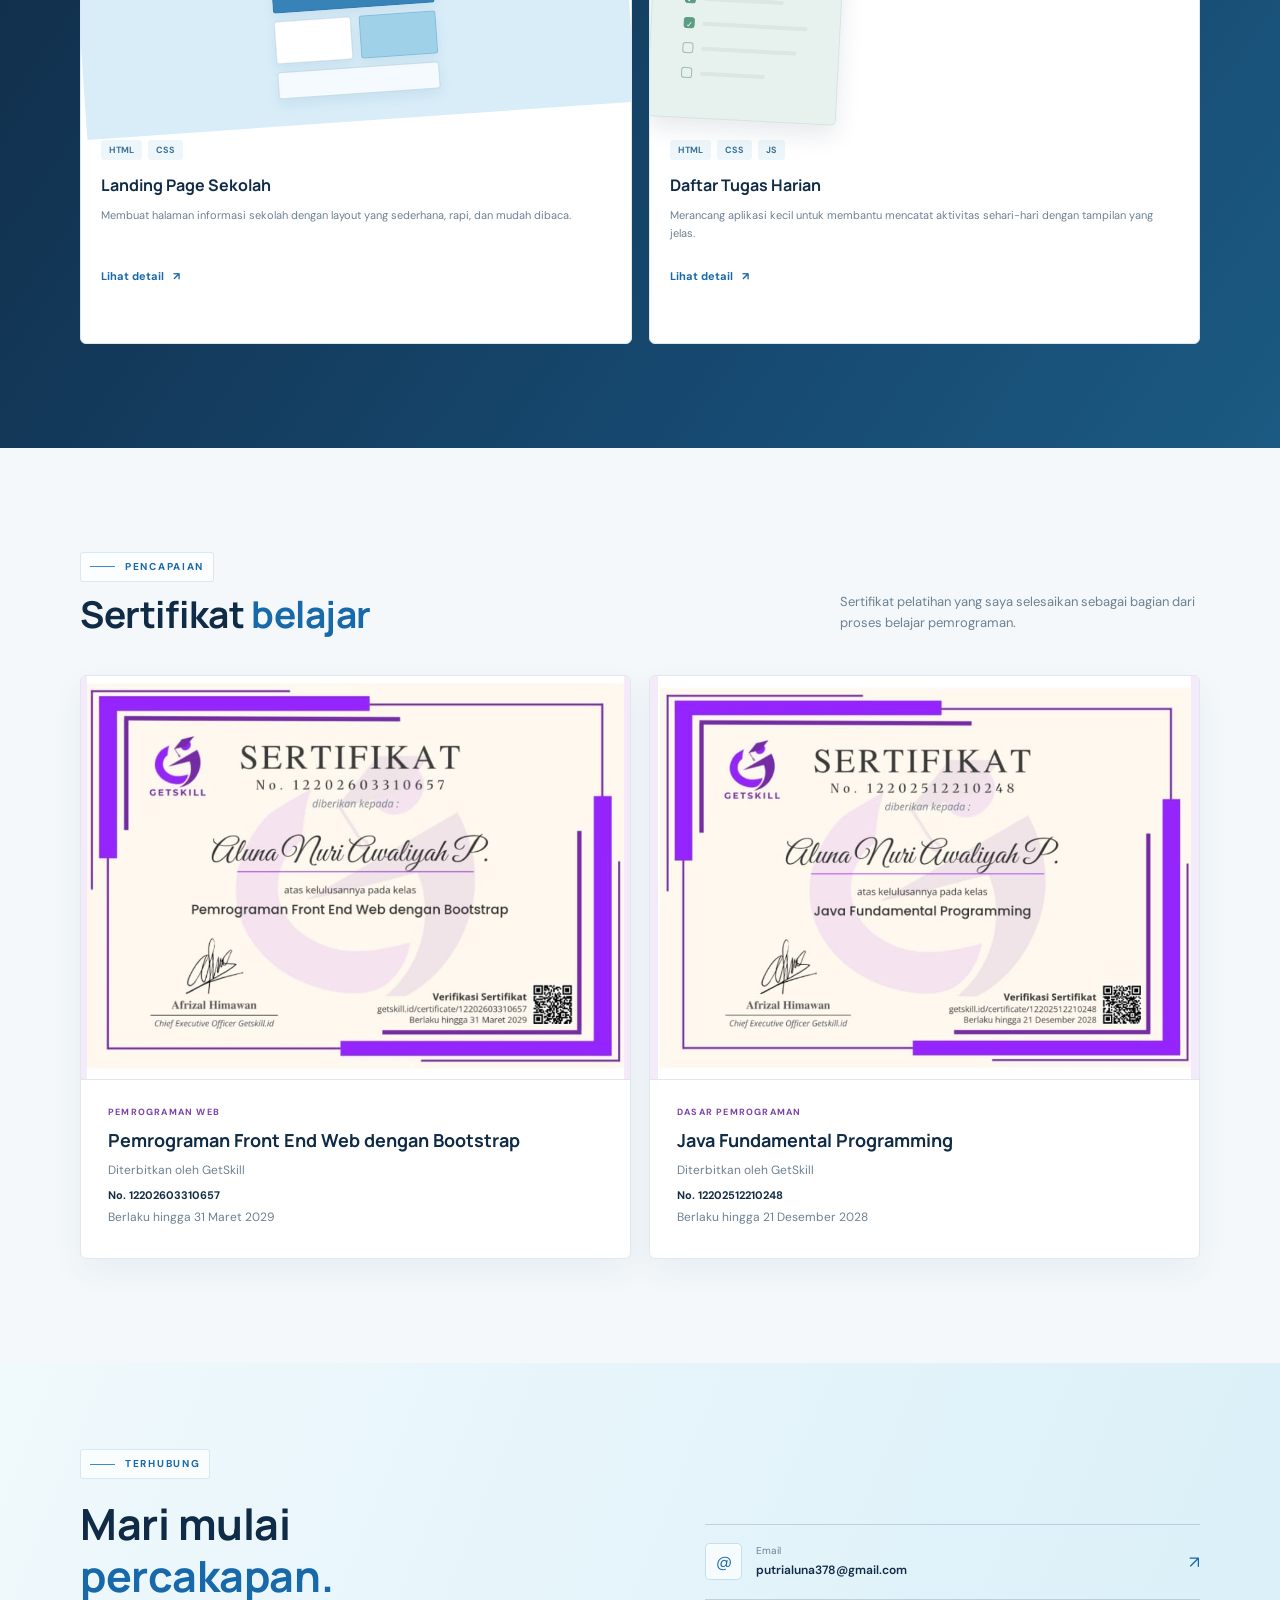
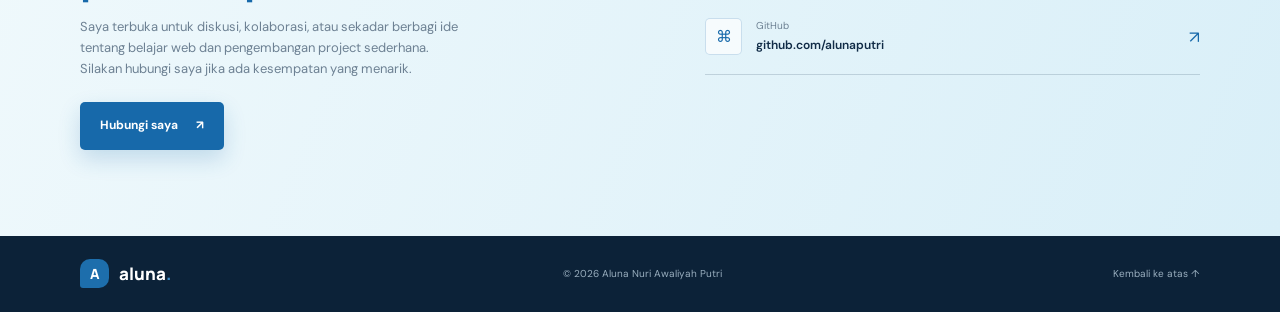
==== commit 5bce95ad: "Update portfolio with certificates" ====
--- a/index.html
+++ b/index.html
@@ -20,6 +20,7 @@
         <li><a class="nav-link" href="profile/profile.html">Profile</a></li>
         <li><a class="nav-link" href="#skills">Skills</a></li>
         <li><a class="nav-link" href="#project">Project</a></li>
+        <li><a class="nav-link" href="#certificates">Sertifikat</a></li>
         <li><a class="nav-link" href="#contact">Contact</a></li>
       </ul>
       <div class="nav-actions">
@@ -84,7 +85,41 @@
         <div class="project-grid">
           <article class="project-card project-blue reveal" id="project-detail-01" data-target="project-detail-01" tabindex="0"><div class="project-art art-layout" aria-hidden="true"><span></span><span></span><span></span><span></span></div><div class="project-info"><div class="project-tags"><span>HTML</span><span>CSS</span></div><h3>Landing Page Sekolah</h3><p>Membuat halaman informasi sekolah dengan layout yang sederhana, rapi, dan mudah dibaca.</p><a href="#" class="project-link project-toggle" aria-expanded="false">Lihat detail <span aria-hidden="true">↗</span></a><div class="project-mini-detail"><span class="detail-tag">Landing Page</span><p>Project ini berfokus pada penyusunan layout informasi sekolah agar lebih terstruktur dan mudah dibaca, serta belajar membagi section dengan rapi.</p></div></div><span class="project-index">PROJECT 01</span></article>
           <article class="project-card project-pale reveal" id="project-detail-02" data-target="project-detail-02" tabindex="0"><div class="project-art art-checklist" aria-hidden="true"><span class="check-row"><i>✓</i><b></b></span><span class="check-row"><i>✓</i><b></b></span><span class="check-row"><i></i><b></b></span><span class="check-row"><i></i><b></b></span></div><div class="project-info"><div class="project-tags"><span>HTML</span><span>CSS</span><span>JS</span></div><h3>Daftar Tugas Harian</h3><p>Merancang aplikasi kecil untuk membantu mencatat aktivitas sehari-hari dengan tampilan yang jelas.</p><a href="#" class="project-link project-toggle" aria-expanded="false">Lihat detail <span aria-hidden="true">↗</span></a><div class="project-mini-detail"><span class="detail-tag">To-do App</span><p>Project ini mengajarkan cara menyusun antarmuka untuk kebutuhan harian dan memperhatikan pengalaman pengguna saat melihat tugas-tugas.</p></div></div><span class="project-index">PROJECT 02</span></article>
-          <article class="project-card project-ink reveal" id="project-detail-03" data-target="project-detail-03" tabindex="0"><div class="project-art art-weather" aria-hidden="true"><span class="sun-shape">☼</span><span class="weather-lines"><i></i><i></i><i></i></span></div><div class="project-info"><div class="project-tags"><span>HTML</span><span>CSS</span></div><h3>Portal Informasi Cuaca</h3><p>Menjelajahi desain komponen informasi dengan tampilan yang ringkas dan modern.</p><a href="#" class="project-link project-toggle" aria-expanded="false">Lihat detail <span aria-hidden="true">↗</span></a><div class="project-mini-detail"><span class="detail-tag">Info UI</span><p>Project ini memperkenalkan saya pada desain komponen informasi yang ringkas dan mudah dibaca tanpa membuat pengguna kewalahan.</p></div></div><span class="project-index">PROJECT 03</span></article>
+        </div>
+      </div>
+    </section>
+
+    <section class="section certificates-section" id="certificates">
+      <div class="container">
+        <div class="section-heading reveal">
+          <div><p class="eyebrow"><span class="eyebrow-line"></span> PENCAPAIAN</p><h2>Sertifikat <span>belajar</span></h2></div>
+          <p class="heading-note">Sertifikat pelatihan yang saya selesaikan sebagai bagian dari proses belajar pemrograman.</p>
+        </div>
+        <div class="certificate-grid">
+          <article class="certificate-card reveal">
+            <a class="certificate-preview" href="sertifikat_1.png" target="_blank" rel="noreferrer" aria-label="Lihat gambar sertifikat Front End Web dengan Bootstrap ukuran penuh">
+              <img class="certificate-image" src="sertifikat_1.png" alt="Sertifikat Pemrograman Front End Web dengan Bootstrap" loading="lazy">
+            </a>
+            <div class="certificate-content">
+              <p class="certificate-label">PEMROGRAMAN WEB</p>
+              <h3>Pemrograman Front End Web dengan Bootstrap</h3>
+              <p class="certificate-issuer">Diterbitkan oleh GetSkill</p>
+              <p class="certificate-number">No. 12202603310657</p>
+              <p class="certificate-validity">Berlaku hingga 31 Maret 2029</p>
+            </div>
+          </article>
+          <article class="certificate-card reveal">
+            <a class="certificate-preview" href="sertifikat_2.png" target="_blank" rel="noreferrer" aria-label="Lihat gambar sertifikat Java Fundamental Programming ukuran penuh">
+              <img class="certificate-image" src="sertifikat_2.png" alt="Sertifikat Java Fundamental Programming" loading="lazy">
+            </a>
+            <div class="certificate-content">
+              <p class="certificate-label">DASAR PEMROGRAMAN</p>
+              <h3>Java Fundamental Programming</h3>
+              <p class="certificate-issuer">Diterbitkan oleh GetSkill</p>
+              <p class="certificate-number">No. 12202512210248</p>
+              <p class="certificate-validity">Berlaku hingga 21 Desember 2028</p>
+            </div>
+          </article>
         </div>
       </div>
     </section>
--- a/css/style.css
+++ b/css/style.css
@@ -124,11 +124,10 @@
 .projects-section .eyebrow-line { background: #8ed5f3; }
 .projects-section .section-heading h2 { color: white; }
 .projects-section .heading-note { color: #bdd0dd; }
-.project-grid { display: grid; grid-template-columns: repeat(3, 1fr); gap: 17px; }
+.project-grid { display: grid; grid-template-columns: repeat(auto-fit, minmax(min(100%, 280px), 1fr)); gap: 17px; }
 .project-card { position: relative; min-height: 390px; overflow: hidden; border: 1px solid #dce8ef; border-radius: 6px; background: white; transition: transform .22s ease, box-shadow .22s ease; cursor: pointer; }
 .project-card:hover, .project-card:focus-visible { transform: translateY(-5px); box-shadow: 0 15px 35px rgba(25, 69, 101, .11); outline: none; }
 .project-card:hover .art-layout { transform: rotate(-1deg) translateY(-3px); transition: transform .35s ease; }
-.project-card:hover .sun-shape { animation: sunny-spin .8s ease-in-out; }
 .project-card:hover .check-row:first-child i { animation: check-bounce .45s ease-in-out; }
 .project-art { position: relative; height: 166px; display: grid; place-content: center; overflow: hidden; }
 .project-mini-detail { display: none; margin-top: 14px; padding: 12px 13px; border: 1px solid rgba(16, 43, 70, .08); border-radius: 5px; background: #f6fafc; }
@@ -139,7 +138,6 @@
 .project-link[aria-expanded="true"] span { transform: rotate(90deg); }
 .project-blue .project-art { background: #d8edf8; }
 .project-pale .project-art { background: #e7f1ed; }
-.project-ink .project-art { background: #dce7ee; }
 .art-layout { grid-template-columns: repeat(2, 77px); gap: 8px; transform: rotate(-4deg); }
 .art-layout span { width: 77px; height: 43px; border: 1px solid rgba(22, 88, 137, .18); border-radius: 3px; background: rgba(255,255,255,.72); box-shadow: 0 6px 12px rgba(26, 91, 137, .08); }
 .art-layout span:first-child { grid-column: span 2; width: 162px; height: 25px; background: #3783b8; }
@@ -154,12 +152,6 @@
 .check-row:nth-child(2) b { width: 105px; }
 .check-row:nth-child(3) b { width: 95px; }
 .check-row:nth-child(4) b { width: 65px; }
-.art-weather { grid-template-columns: auto auto; align-items: center; gap: 17px; }
-.sun-shape { color: #e3a93e; font-size: 64px; line-height: 1; }
-.weather-lines { display: grid; gap: 10px; }
-.weather-lines i { width: 65px; height: 6px; background: rgba(45, 103, 143, .22); border-radius: 4px; }
-.weather-lines i:first-child { width: 45px; height: 11px; background: #337fae; }
-.weather-lines i:last-child { width: 53px; }
 .project-info { padding: 19px 20px 22px; }
 .project-tags { display: flex; gap: 6px; margin-bottom: 12px; }
 .project-tags span { padding: 3px 8px; color: #3c7398; background: #edf6fa; border-radius: 3px; font-size: 9px; font-weight: 700; }
@@ -170,6 +162,20 @@
 .project-link:hover span { transform: translate(2px, -2px); }
 .project-index { position: absolute; top: 17px; right: 16px; color: rgba(16,43,70,.53); font-size: 9px; font-weight: 700; letter-spacing: 1px; }
 
+/* Certificates */
+.certificates-section { background: #f4f8fb; }
+.certificate-grid { display: grid; grid-template-columns: repeat(2, minmax(0, 1fr)); gap: 18px; }
+.certificate-card { min-height: 250px; overflow: hidden; border: 1px solid #e1e7eb; border-radius: 6px; background: white; box-shadow: 0 12px 32px rgba(25, 69, 101, .06); }
+.certificate-preview { display: block; background: #f3eafa; cursor: zoom-in; }
+.certificate-preview[hidden] { display: none; }
+.certificate-preview:focus-visible { outline: 3px solid var(--blue-bright); outline-offset: -3px; }
+.certificate-image { width: 100%; aspect-ratio: 1.36; object-fit: contain; border-bottom: 1px solid #e1e7eb; }
+.certificate-image[hidden] { display: none; }
+.certificate-content { padding: 25px 27px; }
+.certificate-label { margin-bottom: 8px; color: #7b42a8; font-size: 9px; font-weight: 700; letter-spacing: 1.2px; }
+.certificate-content h3 { margin-bottom: 8px; color: var(--navy); font-size: 18px; line-height: 1.4; }
+.certificate-issuer, .certificate-validity { margin-bottom: 5px; color: var(--muted); font-size: 12px; }
+.certificate-number { margin-bottom: 4px; color: var(--ink); font-size: 11px; font-weight: 700; }
 /* Contact and footer */
 .contact-section { padding: 86px 0; color: var(--navy); background: linear-gradient(112deg, #f0f9fc, #d9eff8); }
 .contact-layout { display: grid; grid-template-columns: 1fr .9fr; align-items: center; gap: 75px; }
@@ -368,6 +374,9 @@
   .section-heading h2 { font-size: 31px; }
   .heading-note { margin-top: 11px; font-size: 12px; }
   .skills-grid, .project-grid { grid-template-columns: 1fr; gap: 12px; }
+  .certificate-grid { grid-template-columns: 1fr; gap: 12px; }
+  .certificate-content { padding: 20px 16px; }
+  .certificate-content h3 { font-size: 16px; }
   .skill-card { min-height: 215px; }
   .project-card { min-height: auto; }
   .project-art { height: 155px; }
